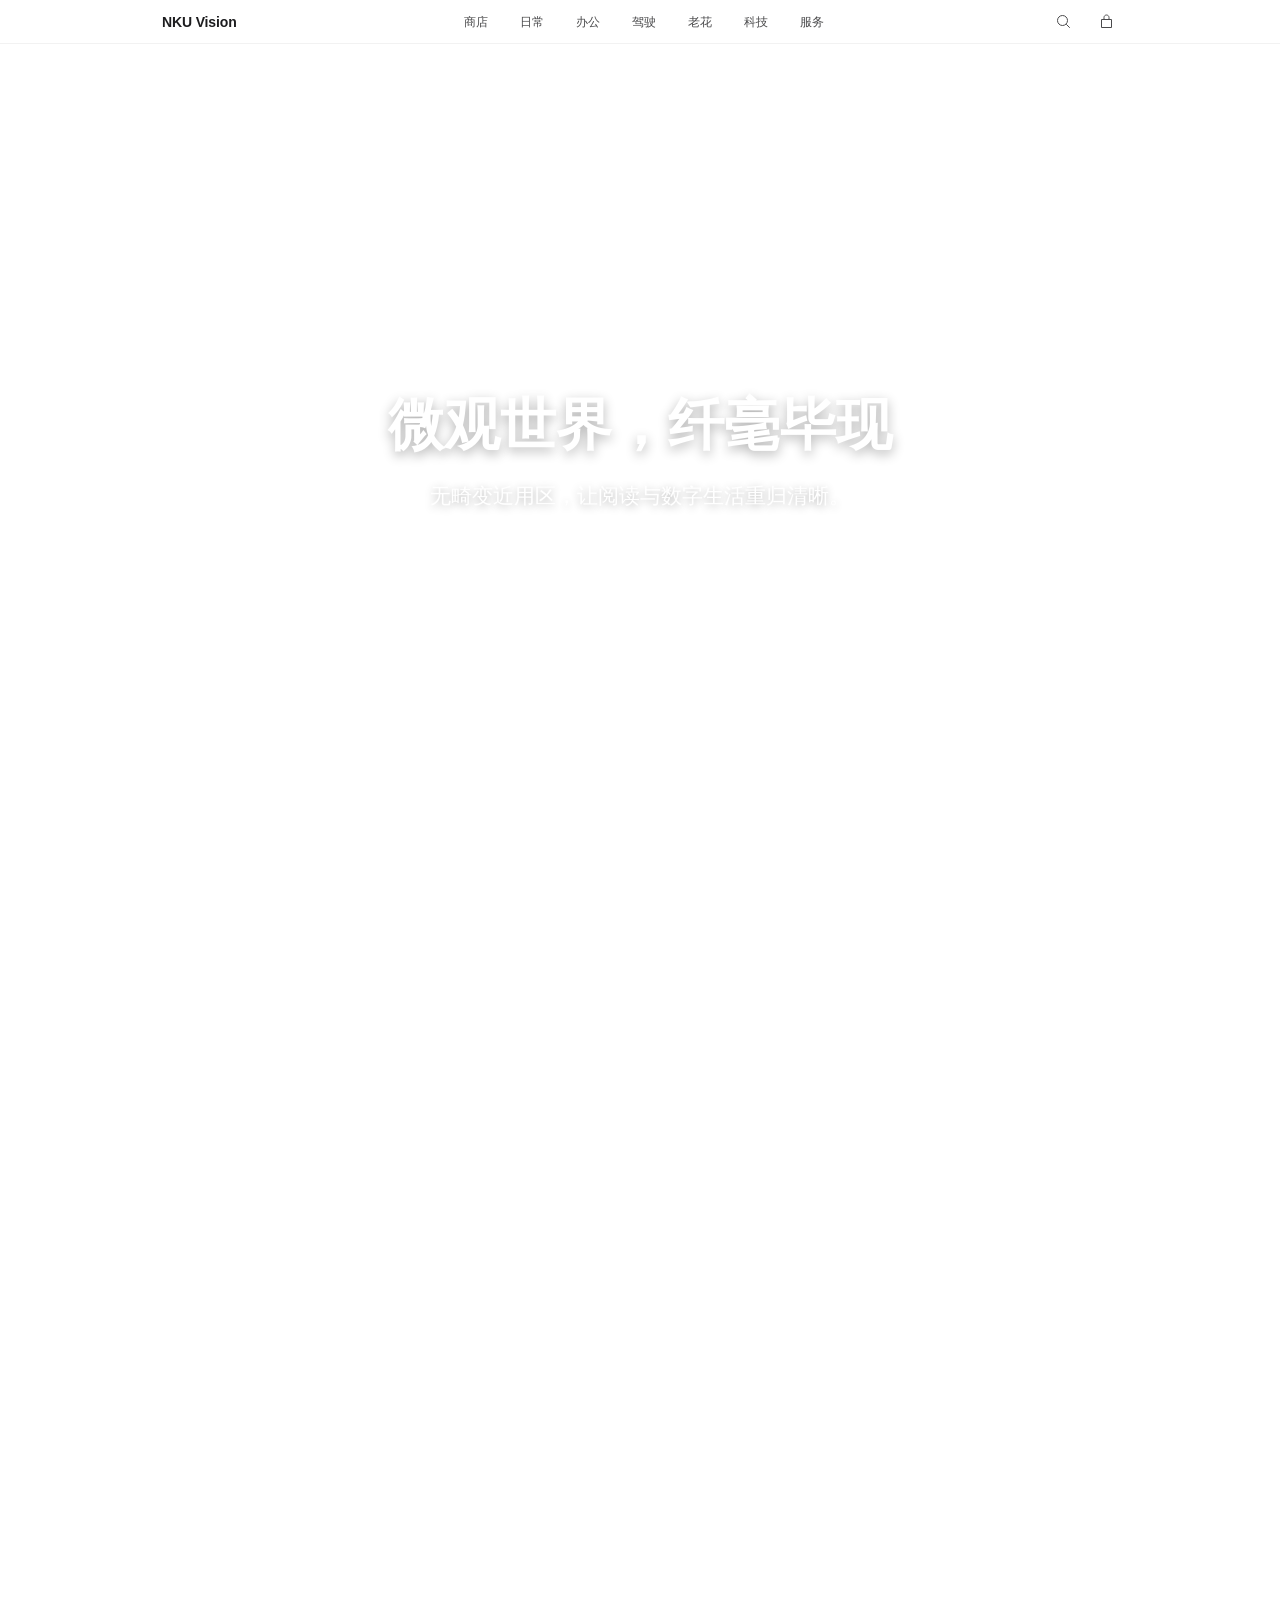
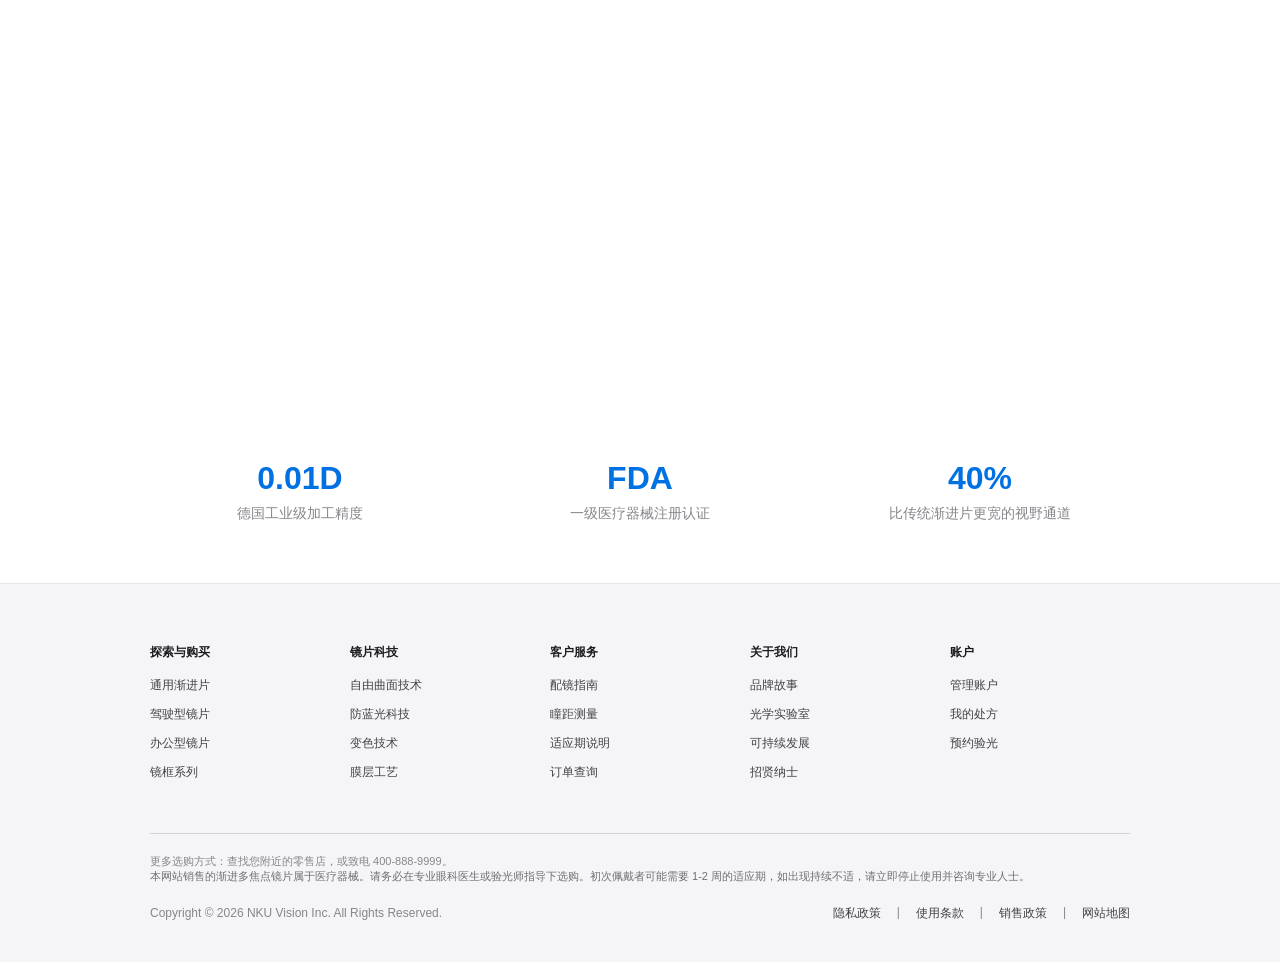
==== index.html @ 8c3aad00 "Initial deploy" ====
<!DOCTYPE html>
<html lang="zh-CN">
<head>
    <meta charset="UTF-8">
    <meta name="viewport" content="width=device-width, initial-scale=1.0">
    <title>NKU Vision | 无界视野</title>
    
    <link rel="preconnect" href="[https://fonts.googleapis.com](https://fonts.googleapis.com)">
    <link rel="preconnect" href="[https://fonts.gstatic.com](https://fonts.gstatic.com)" crossorigin>
    <link href="[https://fonts.googleapis.com/css2?family=Inter:wght@300;400;500;600&display=swap](https://fonts.googleapis.com/css2?family=Inter:wght@300;400;500;600&display=swap)" rel="stylesheet">

    <link rel="stylesheet" href="style.css">
</head>
<body>

    <nav class="global-nav" id="navbar">
        <div class="nav-content">
            <a href="#" class="nav-logo" id="navLogo">NKU Vision</a>
            
            <ul class="nav-items" id="navItems">
                <li><a href="#" class="nav-link">商店</a></li>
                <li><a href="#" class="nav-link">日常</a></li>
                <li><a href="#" class="nav-link">办公</a></li>
                <li><a href="#" class="nav-link">驾驶</a></li>
                <li><a href="#" class="nav-link">老花</a></li>
                <li><a href="#" class="nav-link">科技</a></li>
                <li><a href="#" class="nav-link">服务</a></li>
            </ul>

            <div class="nav-actions" id="navActions">
                <button class="icon-btn" id="searchBtn">
                    <svg width="15" height="15" viewBox="0 0 15 15" fill="none" xmlns="[http://www.w3.org/2000/svg](http://www.w3.org/2000/svg)">
                        <path d="M10.5 10.5L13.5 13.5" stroke="#1D1D1F" stroke-linecap="round"/>
                        <circle cx="6.5" cy="6.5" r="5" stroke="#1D1D1F"/>
                    </svg>
                </button>
                <button class="icon-btn">
                    <svg width="15" height="15" viewBox="0 0 15 15" fill="none" xmlns="[http://www.w3.org/2000/svg](http://www.w3.org/2000/svg)">
                        <path d="M2.5 5.5H12.5V13.5H2.5V5.5Z" stroke="#1D1D1F"/>
                        <path d="M5 5.5V3.5C5 2.11929 6.11929 1 7.5 1V1C8.88071 1 10 2.11929 10 3.5V5.5" stroke="#1D1D1F"/>
                    </svg>
                </button>
            </div>

            <div class="search-container" id="searchContainer">
                <div class="search-inner-wrapper">
                    <svg class="search-icon-prefix" width="15" height="15" viewBox="0 0 15 15" fill="none">
                        <circle cx="6.5" cy="6.5" r="5" stroke="#86868b"/>
                        <path d="M10.5 10.5L13.5 13.5" stroke="#86868b" stroke-linecap="round"/>
                    </svg>
                    <input type="text" class="search-input" placeholder="搜索..." id="searchInput">
                </div>
                <button class="close-search" id="closeSearch">取消</button>
            </div>
        </div>
    </nav>

    <main class="scrolly-section" id="scrollySection">
        <div class="sticky-wrapper">
            <div class="visual-layer" id="layer-distance"></div>
            <div class="visual-layer" id="layer-intermediate"></div>
            <div class="visual-layer" id="layer-near"></div>

            <div class="text-overlay" id="heroText">
                <h1 id="heroTitle">无界视野，始于远见</h1>
                <p id="heroDesc">探索革命性的自由曲面技术，让视线在不同距离间自由流转。</p>
            </div>
        </div>
    </main>

    <section class="trust-bar">
        <div class="trust-grid">
            <div class="trust-item">
                <h3>0.01D</h3>
                <p>德国工业级加工精度</p>
            </div>
            <div class="trust-item">
                <h3>FDA</h3>
                <p>一级医疗器械注册认证</p>
            </div>
            <div class="trust-item">
                <h3>40%</h3>
                <p>比传统渐进片更宽的视野通道</p>
            </div>
        </div>
    </section>

    <footer>
        <div class="footer-content">
            <div class="footer-grid">
                <div class="footer-col">
                    <h4>探索与购买</h4>
                    <ul>
                        <li><a href="#">通用渐进片</a></li>
                        <li><a href="#">驾驶型镜片</a></li>
                        <li><a href="#">办公型镜片</a></li>
                        <li><a href="#">镜框系列</a></li>
                    </ul>
                </div>
                <div class="footer-col">
                    <h4>镜片科技</h4>
                    <ul>
                        <li><a href="#">自由曲面技术</a></li>
                        <li><a href="#">防蓝光科技</a></li>
                        <li><a href="#">变色技术</a></li>
                        <li><a href="#">膜层工艺</a></li>
                    </ul>
                </div>
                <div class="footer-col">
                    <h4>客户服务</h4>
                    <ul>
                        <li><a href="#">配镜指南</a></li>
                        <li><a href="#">瞳距测量</a></li>
                        <li><a href="#">适应期说明</a></li>
                        <li><a href="#">订单查询</a></li>
                    </ul>
                </div>
                <div class="footer-col">
                    <h4>关于我们</h4>
                    <ul>
                        <li><a href="#">品牌故事</a></li>
                        <li><a href="#">光学实验室</a></li>
                        <li><a href="#">可持续发展</a></li>
                        <li><a href="#">招贤纳士</a></li>
                    </ul>
                </div>
                <div class="footer-col">
                    <h4>账户</h4>
                    <ul>
                        <li><a href="#">管理账户</a></li>
                        <li><a href="#">我的处方</a></li>
                        <li><a href="#">预约验光</a></li>
                    </ul>
                </div>
            </div>

            <div class="footer-bottom">
                <div class="compliance-text">
                    更多选购方式：查找您附近的零售店，或致电 400-888-9999。<br>
                    <span style="color: #6e6e73;">本网站销售的渐进多焦点镜片属于医疗器械。请务必在专业眼科医生或验光师指导下选购。初次佩戴者可能需要 1-2 周的适应期，如出现持续不适，请立即停止使用并咨询专业人士。</span>
                </div>
                <div class="copyright-row">
                    <p>Copyright © 2026 NKU Vision Inc. All Rights Reserved.</p>
                    <div class="legal-links">
                        <a href="#">隐私政策</a> | 
                        <a href="#">使用条款</a> | 
                        <a href="#">销售政策</a> | 
                        <a href="#">网站地图</a>
                    </div>
                </div>
            </div>
        </div>
    </footer>

    <script src="script.js"></script>
</body>
</html>
---- style.css ----
:root {
    --bg-color: #ffffff;
    --bg-secondary: #f5f5f7;
    --text-primary: #1d1d1f;
    --text-secondary: #86868b;
    --accent-blue: #0071e3;
    --nav-height: 44px;
    --nav-bg: rgba(255, 255, 255, 0.8);
    --nav-blur: 20px;
}

* {
    margin: 0;
    padding: 0;
    box-sizing: border-box;
    font-family: 'Inter', -apple-system, BlinkMacSystemFont, sans-serif;
    -webkit-font-smoothing: antialiased;
}

body {
    background-color: var(--bg-color);
    color: var(--text-primary);
    overflow-x: hidden;
}

.global-nav {
    position: fixed;
    top: 0;
    width: 100%;
    height: var(--nav-height);
    background: var(--nav-bg);
    backdrop-filter: saturate(180%) blur(var(--nav-blur));
    -webkit-backdrop-filter: saturate(180%) blur(var(--nav-blur));
    z-index: 9999;
    transition: background 0.3s;
    border-bottom: 1px solid rgba(0,0,0,0.05);
}

.nav-content {
    max-width: 1000px;
    margin: 0 auto;
    height: 100%;
    display: flex;
    justify-content: space-between;
    align-items: center;
    padding: 0 22px;
    position: relative;
}

.nav-logo {
    font-weight: 600;
    font-size: 14px;
    letter-spacing: -0.01em;
    color: var(--text-primary);
    text-decoration: none;
    z-index: 2;
    transition: opacity 0.3s;
}

/* 菜单项 */
.nav-items {
    display: flex;
    gap: 32px;
    list-style: none;
    transition: opacity 0.3s ease, transform 0.3s ease;
    z-index: 2;
}

.nav-link {
    font-size: 12px;
    color: var(--text-primary);
    text-decoration: none;
    opacity: 0.8;
    transition: opacity 0.2s;
}

.nav-link:hover {
    opacity: 1;
}

/* 右侧图标组 */
.nav-actions {
    display: flex;
    gap: 20px;
    z-index: 2;
    transition: opacity 0.3s ease, transform 0.3s ease;
}

.icon-btn {
    background: none;
    border: none;
    cursor: pointer;
    opacity: 0.8;
    transition: opacity 0.2s;
    padding: 4px;
    display: flex;
    align-items: center;
}

.icon-btn:hover {
    opacity: 1;
}

/* 搜索容器 */
.search-container {
    position: absolute;
    left: 0;
    top: 0;
    width: 100%;
    height: 100%;
    display: flex;
    justify-content: center;
    align-items: center;
    
    background: transparent;
    
    opacity: 0;
    pointer-events: none;
    visibility: hidden;
    z-index: 10;
    transform: translateX(20px);
    transition: all 0.3s cubic-bezier(0.165, 0.84, 0.44, 1);
}

.search-container.active {
    opacity: 1;
    pointer-events: all;
    visibility: visible;
    transform: translateX(0);
}

.search-input {
    width: 600px;
    max-width: 70%;
    background: transparent;
    border: none;
    font-size: 14px;
    color: var(--text-primary);
    padding-left: 30px; 
    outline: none;
}

.search-input::placeholder {
    color: var(--text-secondary);
}

.search-inner-wrapper {
    position: relative;
    display: flex;
    align-items: center;
    width: 600px;
}

.search-inner-wrapper .search-icon-prefix {
    position: absolute;
    left: 0;
    transform: none;
}

.close-search {
    position: absolute;
    right: 22px;
    cursor: pointer;
    font-size: 12px;
    color: var(--accent-blue);
    background: none;
    border: none;
    padding: 5px;
}

.fade-hidden {
    opacity: 0 !important;
    transform: scale(0.95);
    pointer-events: none;
}

/*Scrollytelling */
.scrolly-section {
    height: 400vh;
    position: relative;
}

.sticky-wrapper {
    position: sticky;
    top: 0;
    height: 100vh;
    width: 100%;
    overflow: hidden;
    display: flex;
    justify-content: center;
    align-items: center;
}

.visual-layer {
    position: absolute;
    top: 0;
    left: 0;
    width: 100%;
    height: 100%;
    background-size: cover;
    background-position: center;
    transition: opacity 0.8s ease, filter 0.8s ease;
    will-change: opacity, filter;
}

#layer-distance {
    background-image: url('[https://images.unsplash.com/photo-1464822759023-fed622ff2c3b?ixlib=rb-1.2.1&auto=format&fit=crop&w=1920&q=80](https://images.unsplash.com/photo-1464822759023-fed622ff2c3b?ixlib=rb-1.2.1&auto=format&fit=crop&w=1920&q=80)');
    z-index: 1;
}

#layer-intermediate {
    background-image: url('[https://images.unsplash.com/photo-1497215728101-856f4ea42174?ixlib=rb-1.2.1&auto=format&fit=crop&w=1920&q=80](https://images.unsplash.com/photo-1497215728101-856f4ea42174?ixlib=rb-1.2.1&auto=format&fit=crop&w=1920&q=80)');
    z-index: 2;
    opacity: 0;
}

#layer-near {
    background-image: url('[https://images.unsplash.com/photo-1544716278-ca5e3f4abd8c?ixlib=rb-1.2.1&auto=format&fit=crop&w=1920&q=80](https://images.unsplash.com/photo-1544716278-ca5e3f4abd8c?ixlib=rb-1.2.1&auto=format&fit=crop&w=1920&q=80)');
    z-index: 3;
    opacity: 0;
}

.text-overlay {
    position: relative;
    z-index: 10;
    text-align: center;
    color: white;
    max-width: 600px;
    padding: 0 20px;
    opacity: 0;
    transform: translateY(20px);
    transition: all 0.5s ease;
}

.text-overlay.active {
    opacity: 1;
    transform: translateY(0);
}

.text-overlay h1 {
    font-size: 56px;
    font-weight: 600;
    margin-bottom: 16px;
    text-shadow: 0 4px 12px rgba(0,0,0,0.3);
}

.text-overlay p {
    font-size: 21px;
    font-weight: 400;
    line-height: 1.5;
    text-shadow: 0 2px 8px rgba(0,0,0,0.3);
}

/* 信任条和 Footer */
.trust-bar {
    background: #fff;
    padding: 60px 0;
    border-bottom: 1px solid #e5e5e5;
}

.trust-grid {
    max-width: 980px;
    margin: 0 auto;
    display: grid;
    grid-template-columns: repeat(3, 1fr);
    gap: 40px;
    text-align: center;
}

.trust-item h3 {
    font-size: 32px;
    color: var(--accent-blue);
    font-weight: 600;
    margin-bottom: 8px;
}

.trust-item p {
    font-size: 14px;
    color: var(--text-secondary);
}

footer {
    background-color: var(--bg-secondary);
    padding: 60px 22px 40px;
    font-size: 12px;
    color: var(--text-secondary);
}

.footer-content {
    max-width: 980px;
    margin: 0 auto;
}

.footer-grid {
    display: grid;
    grid-template-columns: repeat(5, 1fr);
    gap: 20px;
    margin-bottom: 40px;
}

.footer-col h4 {
    font-size: 12px;
    font-weight: 600;
    color: var(--text-primary);
    margin-bottom: 16px;
}

.footer-col ul {
    list-style: none;
}

.footer-col ul li {
    margin-bottom: 12px;
}

.footer-col ul li a {
    color: #424245;
    text-decoration: none;
}

.footer-col ul li a:hover {
    text-decoration: underline;
}

.footer-bottom {
    border-top: 1px solid #d2d2d7;
    padding-top: 20px;
    display: flex;
    flex-direction: column;
    gap: 10px;
}

.compliance-text {
    color: #86868b;
    font-size: 11px;
    margin-bottom: 10px;
    line-height: 1.4;
}

.copyright-row {
    display: flex;
    justify-content: space-between;
    align-items: center;
}

.legal-links {
    display: flex;
    gap: 16px;
}

.legal-links a {
    color: #424245;
    text-decoration: none;
}
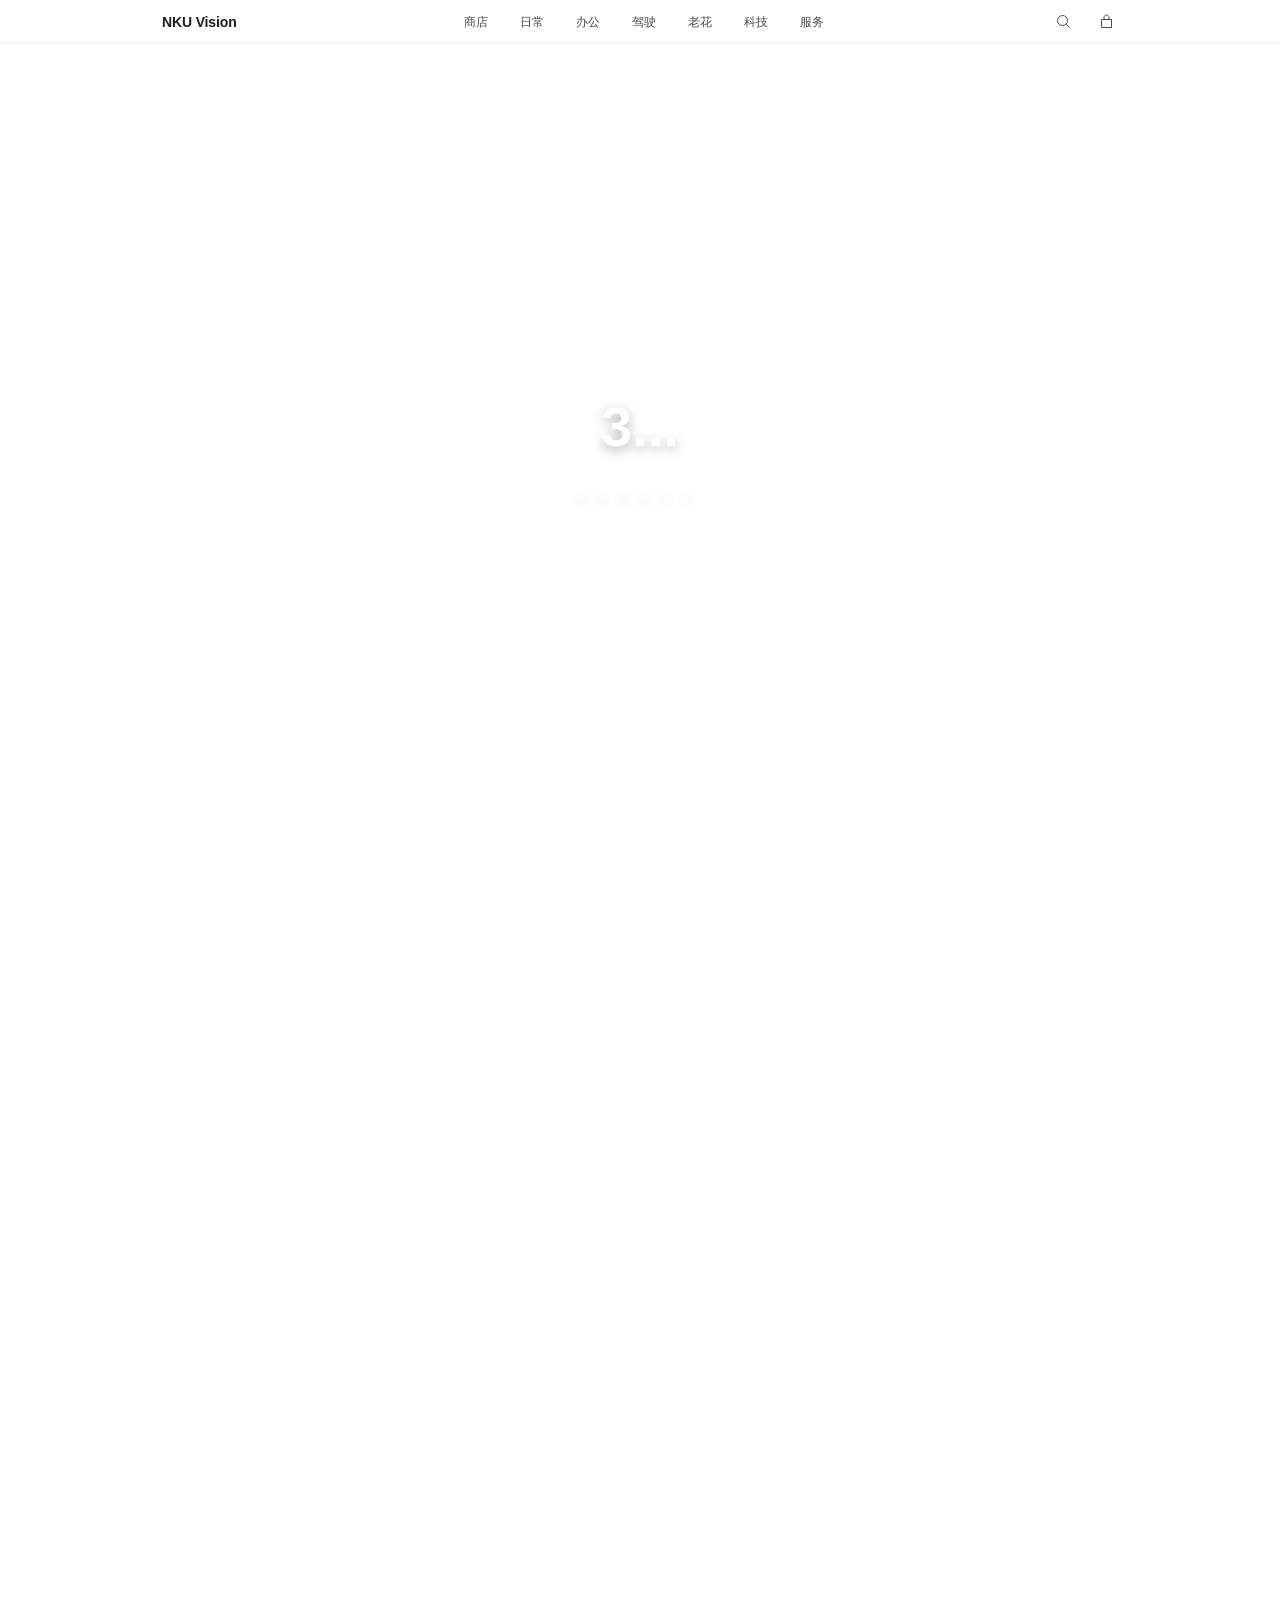
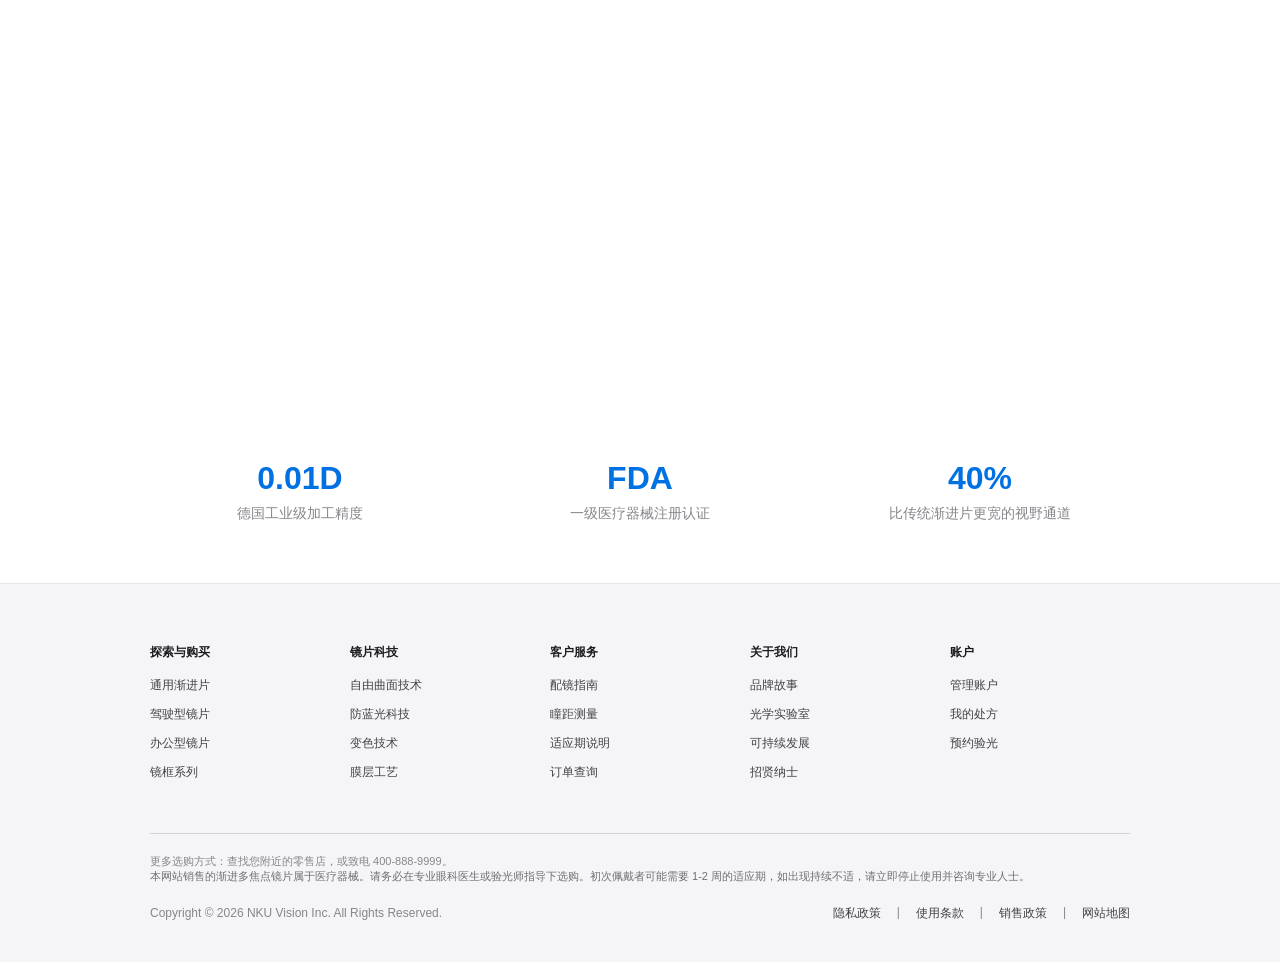
==== commit 2cd14466: "second deploy" ====
--- a/index.html
+++ b/index.html
@@ -3,7 +3,7 @@
 <head>
     <meta charset="UTF-8">
     <meta name="viewport" content="width=device-width, initial-scale=1.0">
-    <title>NKU Vision | 无界视野</title>
+    <title>NKU Vision </title>
     
     <link rel="preconnect" href="[https://fonts.googleapis.com](https://fonts.googleapis.com)">
     <link rel="preconnect" href="[https://fonts.gstatic.com](https://fonts.gstatic.com)" crossorigin>
@@ -62,8 +62,8 @@
             <div class="visual-layer" id="layer-near"></div>
 
             <div class="text-overlay" id="heroText">
-                <h1 id="heroTitle">无界视野，始于远见</h1>
-                <p id="heroDesc">探索革命性的自由曲面技术，让视线在不同距离间自由流转。</p>
+                <h1 id="heroTitle">1...</h1>
+                <p id="heroDesc">。。。。。。</p>
             </div>
         </div>
     </main>
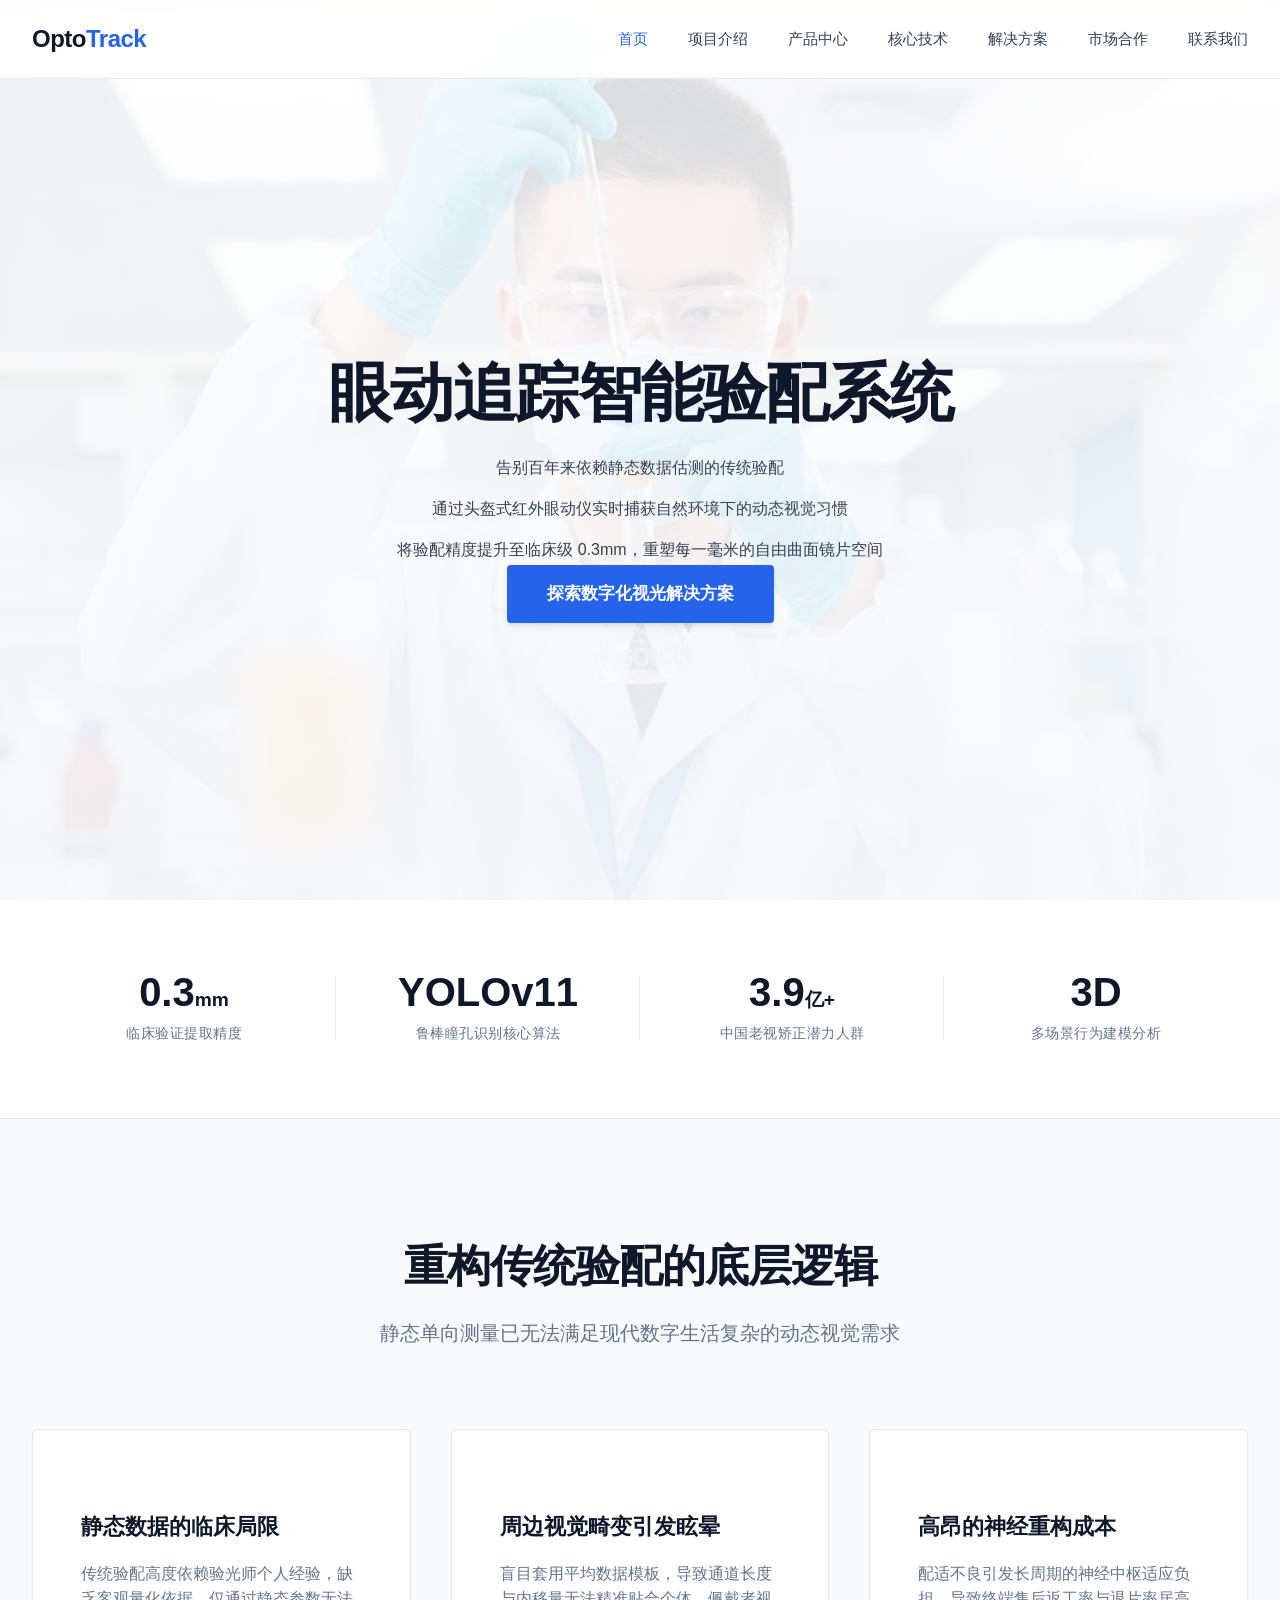
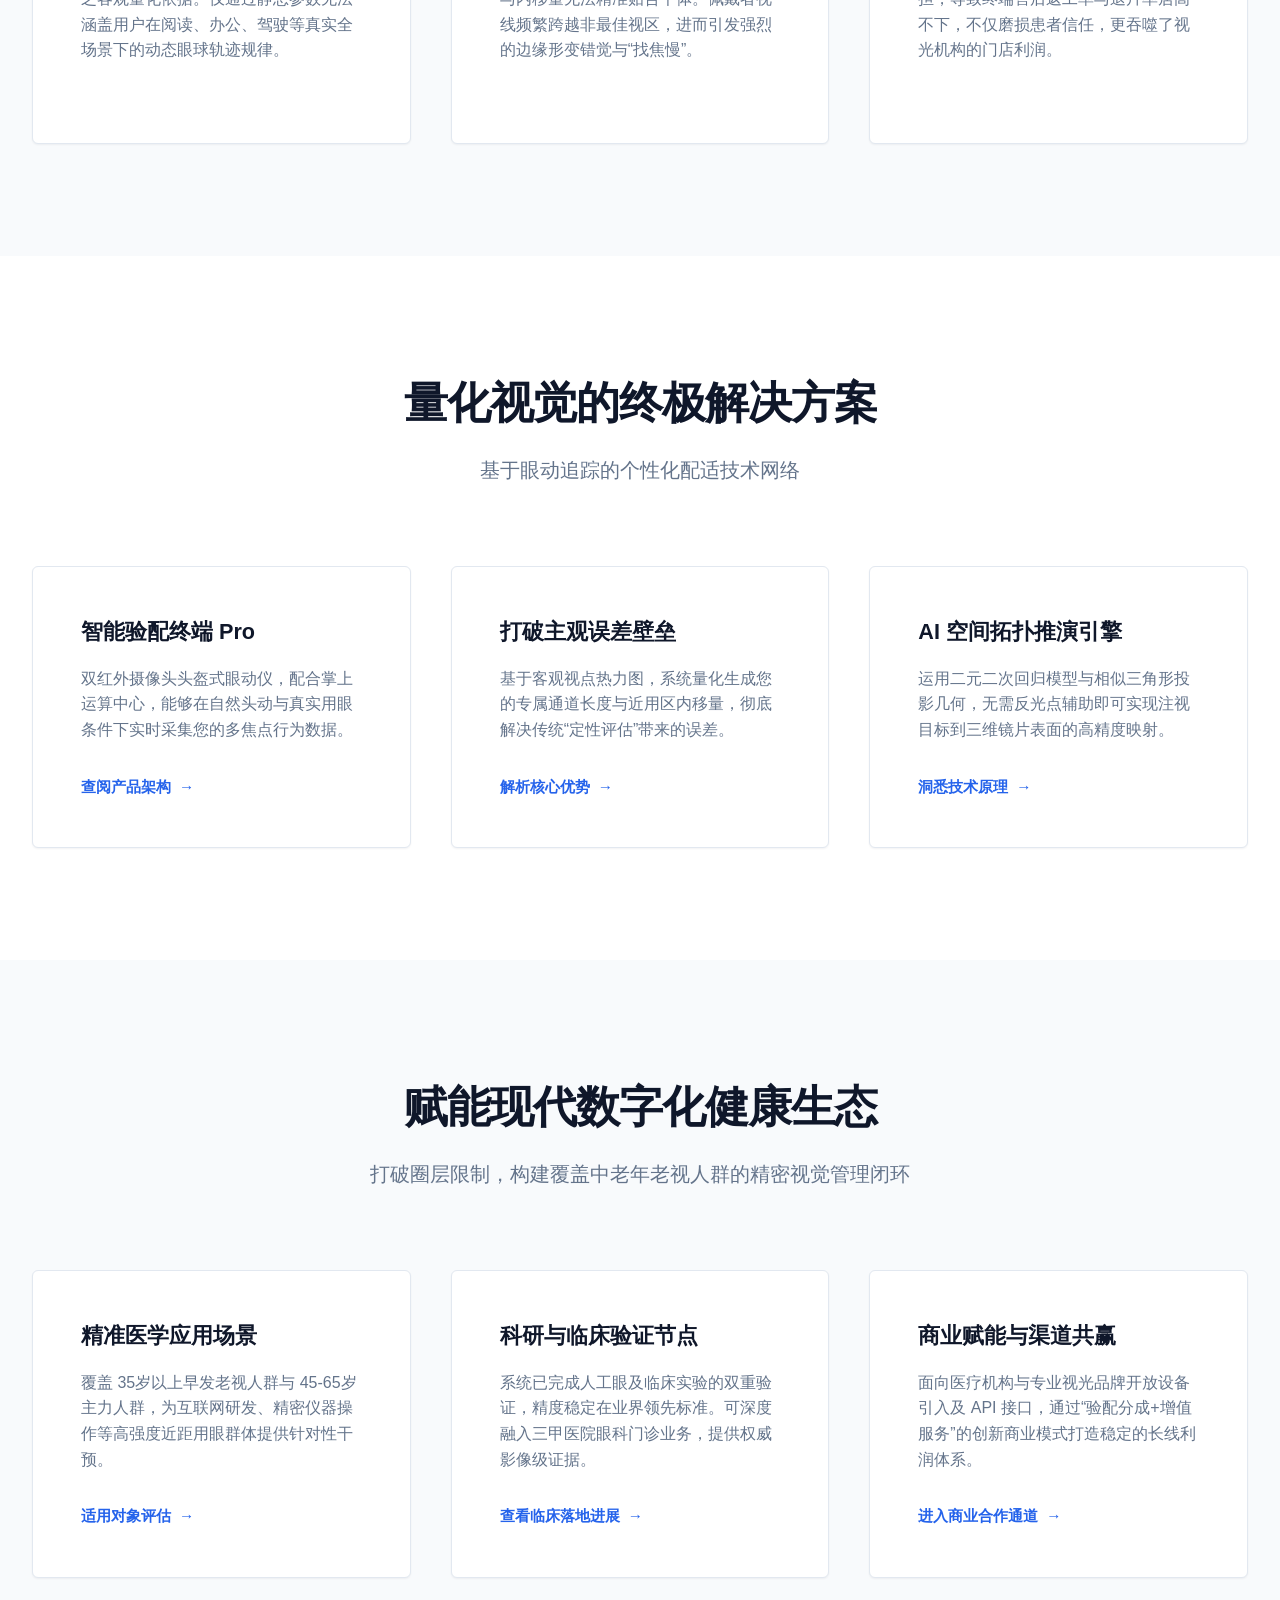
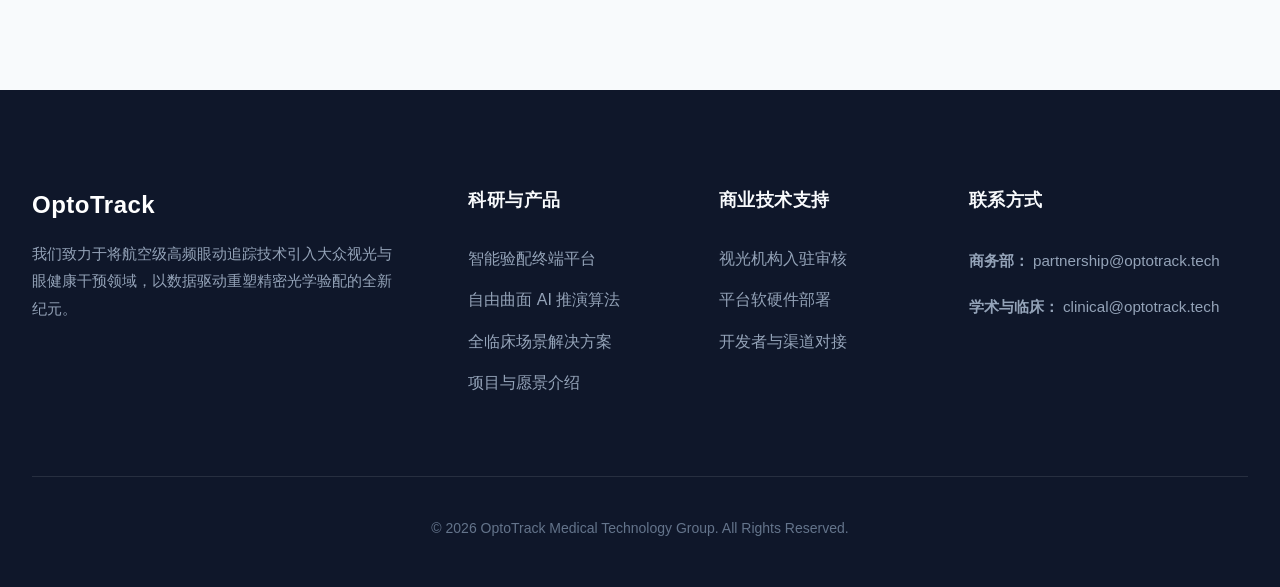
==== commit 02848733: "Second Version" ====
--- a/index.html
+++ b/index.html
@@ -3,154 +3,177 @@
 <head>
     <meta charset="UTF-8">
     <meta name="viewport" content="width=device-width, initial-scale=1.0">
-    <title>NKU Vision </title>
-    
-    <link rel="preconnect" href="[https://fonts.googleapis.com](https://fonts.googleapis.com)">
-    <link rel="preconnect" href="[https://fonts.gstatic.com](https://fonts.gstatic.com)" crossorigin>
-    <link href="[https://fonts.googleapis.com/css2?family=Inter:wght@300;400;500;600&display=swap](https://fonts.googleapis.com/css2?family=Inter:wght@300;400;500;600&display=swap)" rel="stylesheet">
-
+    <title>OptoTrack | 基于眼动追踪的渐进多焦点镜片智能验配系统</title>
+    <meta name="description" content="全球首创医疗级眼动追踪智能验配平台，为老视群体提供基于动态视觉习惯的纯客观、高精度渐进多焦点镜片定制方案。">
     <link rel="stylesheet" href="style.css">
 </head>
 <body>
 
-    <nav class="global-nav" id="navbar">
-        <div class="nav-content">
-            <a href="#" class="nav-logo" id="navLogo">NKU Vision</a>
+    <header class="nav-header">
+        <div class="nav-container">
+            <a href="index.html" class="logo-brand">Opto<span>Track</span></a>
             
-            <ul class="nav-items" id="navItems">
-                <li><a href="#" class="nav-link">商店</a></li>
-                <li><a href="#" class="nav-link">日常</a></li>
-                <li><a href="#" class="nav-link">办公</a></li>
-                <li><a href="#" class="nav-link">驾驶</a></li>
-                <li><a href="#" class="nav-link">老花</a></li>
-                <li><a href="#" class="nav-link">科技</a></li>
-                <li><a href="#" class="nav-link">服务</a></li>
+            <ul class="nav-menu">
+                <li><a href="index.html" class="active">首页</a></li>
+                <li><a href="1about.html">项目介绍</a></li>
+                <li><a href="2product.html">产品中心</a></li>
+                <li><a href="3tech.html">核心技术</a></li>
+                <li><a href="4solu.html">解决方案</a></li>
+                <li><a href="5market.html">市场合作</a></li>
+                <li><a href="index.html#contact-footer">联系我们</a></li> 
             </ul>
+        </div>
+    </header>
 
-            <div class="nav-actions" id="navActions">
-                <button class="icon-btn" id="searchBtn">
-                    <svg width="15" height="15" viewBox="0 0 15 15" fill="none" xmlns="[http://www.w3.org/2000/svg](http://www.w3.org/2000/svg)">
-                        <path d="M10.5 10.5L13.5 13.5" stroke="#1D1D1F" stroke-linecap="round"/>
-                        <circle cx="6.5" cy="6.5" r="5" stroke="#1D1D1F"/>
-                    </svg>
-                </button>
-                <button class="icon-btn">
-                    <svg width="15" height="15" viewBox="0 0 15 15" fill="none" xmlns="[http://www.w3.org/2000/svg](http://www.w3.org/2000/svg)">
-                        <path d="M2.5 5.5H12.5V13.5H2.5V5.5Z" stroke="#1D1D1F"/>
-                        <path d="M5 5.5V3.5C5 2.11929 6.11929 1 7.5 1V1C8.88071 1 10 2.11929 10 3.5V5.5" stroke="#1D1D1F"/>
-                    </svg>
-                </button>
+    <section class="hero-scrolly">
+        <div class="hero-content">
+            <h1 class="hero-title">眼动追踪智能验配系统</h1>
+            <div class="hero-desc">
+                <p>告别百年来依赖静态数据估测的传统验配</p>
+                <p>通过头盔式红外眼动仪实时捕获自然环境下的动态视觉习惯</p>
+                <p>将验配精度提升至临床级 0.3mm，重塑每一毫米的自由曲面镜片空间</p>
             </div>
-
-            <div class="search-container" id="searchContainer">
-                <div class="search-inner-wrapper">
-                    <svg class="search-icon-prefix" width="15" height="15" viewBox="0 0 15 15" fill="none">
-                        <circle cx="6.5" cy="6.5" r="5" stroke="#86868b"/>
-                        <path d="M10.5 10.5L13.5 13.5" stroke="#86868b" stroke-linecap="round"/>
-                    </svg>
-                    <input type="text" class="search-input" placeholder="搜索..." id="searchInput">
-                </div>
-                <button class="close-search" id="closeSearch">取消</button>
-            </div>
+            <a href="4solu.html" class="hero-cta">探索数字化视光解决方案</a>
         </div>
-    </nav>
-
-    <main class="scrolly-section" id="scrollySection">
-        <div class="sticky-wrapper">
-            <div class="visual-layer" id="layer-distance"></div>
-            <div class="visual-layer" id="layer-intermediate"></div>
-            <div class="visual-layer" id="layer-near"></div>
-
-            <div class="text-overlay" id="heroText">
-                <h1 id="heroTitle">1...</h1>
-                <p id="heroDesc">。。。。。。</p>
-            </div>
-        </div>
-    </main>
+    </section>
 
     <section class="trust-bar">
-        <div class="trust-grid">
+        <div class="trust-container">
             <div class="trust-item">
-                <h3>0.01D</h3>
-                <p>德国工业级加工精度</p>
+                <span class="trust-metric">0.3<span style="font-size:1.2rem">mm</span></span>
+                <span class="trust-label">临床验证提取精度</span>
             </div>
             <div class="trust-item">
-                <h3>FDA</h3>
-                <p>一级医疗器械注册认证</p>
+                <span class="trust-metric">YOLOv11</span>
+                <span class="trust-label">鲁棒瞳孔识别核心算法</span>
             </div>
             <div class="trust-item">
-                <h3>40%</h3>
-                <p>比传统渐进片更宽的视野通道</p>
+                <span class="trust-metric">3.9<span style="font-size:1.2rem">亿+</span></span>
+                <span class="trust-label">中国老视矫正潜力人群</span>
+            </div>
+            <div class="trust-item">
+                <span class="trust-metric">3D</span>
+                <span class="trust-label">多场景行为建模分析</span>
             </div>
         </div>
     </section>
 
-    <footer>
-        <div class="footer-content">
-            <div class="footer-grid">
-                <div class="footer-col">
-                    <h4>探索与购买</h4>
-                    <ul>
-                        <li><a href="#">通用渐进片</a></li>
-                        <li><a href="#">驾驶型镜片</a></li>
-                        <li><a href="#">办公型镜片</a></li>
-                        <li><a href="#">镜框系列</a></li>
-                    </ul>
-                </div>
-                <div class="footer-col">
-                    <h4>镜片科技</h4>
-                    <ul>
-                        <li><a href="#">自由曲面技术</a></li>
-                        <li><a href="#">防蓝光科技</a></li>
-                        <li><a href="#">变色技术</a></li>
-                        <li><a href="#">膜层工艺</a></li>
-                    </ul>
-                </div>
-                <div class="footer-col">
-                    <h4>客户服务</h4>
-                    <ul>
-                        <li><a href="#">配镜指南</a></li>
-                        <li><a href="#">瞳距测量</a></li>
-                        <li><a href="#">适应期说明</a></li>
-                        <li><a href="#">订单查询</a></li>
-                    </ul>
-                </div>
-                <div class="footer-col">
-                    <h4>关于我们</h4>
-                    <ul>
-                        <li><a href="#">品牌故事</a></li>
-                        <li><a href="#">光学实验室</a></li>
-                        <li><a href="#">可持续发展</a></li>
-                        <li><a href="#">招贤纳士</a></li>
-                    </ul>
-                </div>
-                <div class="footer-col">
-                    <h4>账户</h4>
-                    <ul>
-                        <li><a href="#">管理账户</a></li>
-                        <li><a href="#">我的处方</a></li>
-                        <li><a href="#">预约验光</a></li>
-                    </ul>
-                </div>
+    <section class="section-wrapper alt-bg" id="pain-points">
+        <div class="section-header">
+            <h2 class="section-title">重构传统验配的底层逻辑</h2>
+            <p class="section-subtitle">静态单向测量已无法满足现代数字生活复杂的动态视觉需求</p>
+        </div>
+        <div class="grid-container">
+            <div class="feature-card">
+                <div class="card-icon"></div>
+                <h3 class="card-title">静态数据的临床局限</h3>
+                <p class="card-desc">传统验配高度依赖验光师个人经验，缺乏客观量化依据。仅通过静态参数无法涵盖用户在阅读、办公、驾驶等真实全场景下的动态眼球轨迹规律。</p>
             </div>
-
-            <div class="footer-bottom">
-                <div class="compliance-text">
-                    更多选购方式：查找您附近的零售店，或致电 400-888-9999。<br>
-                    <span style="color: #6e6e73;">本网站销售的渐进多焦点镜片属于医疗器械。请务必在专业眼科医生或验光师指导下选购。初次佩戴者可能需要 1-2 周的适应期，如出现持续不适，请立即停止使用并咨询专业人士。</span>
-                </div>
-                <div class="copyright-row">
-                    <p>Copyright © 2026 NKU Vision Inc. All Rights Reserved.</p>
-                    <div class="legal-links">
-                        <a href="#">隐私政策</a> | 
-                        <a href="#">使用条款</a> | 
-                        <a href="#">销售政策</a> | 
-                        <a href="#">网站地图</a>
-                    </div>
-                </div>
+            <div class="feature-card">
+                <div class="card-icon"></div>
+                <h3 class="card-title">周边视觉畸变引发眩晕</h3>
+                <p class="card-desc">盲目套用平均数据模板，导致通道长度与内移量无法精准贴合个体。佩戴者视线频繁跨越非最佳视区，进而引发强烈的边缘形变错觉与“找焦慢”。</p>
+            </div>
+            <div class="feature-card">
+                <div class="card-icon"></div>
+                <h3 class="card-title">高昂的神经重构成本</h3>
+                <p class="card-desc">配适不良引发长周期的神经中枢适应负担，导致终端售后返工率与退片率居高不下，不仅磨损患者信任，更吞噬了视光机构的门店利润。</p>
             </div>
         </div>
+    </section>
+
+    <section class="section-wrapper" id="solutions">
+        <div class="section-header">
+            <h2 class="section-title">量化视觉的终极解决方案</h2>
+            <p class="section-subtitle">基于眼动追踪的个性化配适技术网络</p>
+        </div>
+        <div class="grid-container">
+            <div class="feature-card">
+                <h3 class="card-title">智能验配终端 Pro</h3>
+                <p class="card-desc">双红外摄像头头盔式眼动仪，配合掌上运算中心，能够在自然头动与真实用眼条件下实时采集您的多焦点行为数据。</p>
+                <a href="2product.html" class="card-link">查阅产品架构</a>
+            </div>
+            <div class="feature-card">
+                <h3 class="card-title">打破主观误差壁垒</h3>
+                <p class="card-desc">基于客观视点热力图，系统量化生成您的专属通道长度与近用区内移量，彻底解决传统“定性评估”带来的误差。</p>
+                <a href="3tech.html" class="card-link">解析核心优势</a>
+            </div>
+            <div class="feature-card">
+                <h3 class="card-title">AI 空间拓扑推演引擎</h3>
+                <p class="card-desc">运用二元二次回归模型与相似三角形投影几何，无需反光点辅助即可实现注视目标到三维镜片表面的高精度映射。</p>
+                <a href="3tech.html" class="card-link">洞悉技术原理</a>
+            </div>
+        </div>
+    </section>
+
+    <section class="section-wrapper alt-bg">
+        <div class="section-header">
+            <h2 class="section-title">赋能现代数字化健康生态</h2>
+            <p class="section-subtitle">打破圈层限制，构建覆盖中老年老视人群的精密视觉管理闭环</p>
+        </div>
+        <div class="grid-container">
+            <div class="feature-card">
+                <h3 class="card-title">精准医学应用场景</h3>
+                <p class="card-desc">覆盖 35岁以上早发老视人群与 45-65岁主力人群，为互联网研发、精密仪器操作等高强度近距用眼群体提供针对性干预。</p>
+                <a href="1about.html" class="card-link">适用对象评估</a>
+            </div>
+            <div class="feature-card">
+                <h3 class="card-title">科研与临床验证节点</h3>
+                <p class="card-desc">系统已完成人工眼及临床实验的双重验证，精度稳定在业界领先标准。可深度融入三甲医院眼科门诊业务，提供权威影像级证据。</p>
+                <a href="4solu.html" class="card-link">查看临床落地进展</a>
+            </div>
+            <div class="feature-card">
+                <h3 class="card-title">商业赋能与渠道共赢</h3>
+                <p class="card-desc">面向医疗机构与专业视光品牌开放设备引入及 API 接口，通过“验配分成+增值服务”的创新商业模式打造稳定的长线利润体系。</p>
+                <a href="5market.html" class="card-link">进入商业合作通道</a>
+            </div>
+        </div>
+    </section>
+
+    <footer class="footer-global" id="contact-footer">
+        <div class="footer-container">
+            <div class="footer-col">
+                <h4 style="font-size: 1.5rem; font-weight: 800; color: #FFF; margin-bottom: 1rem;">OptoTrack</h4>
+                <p style="color: #94A3B8; font-size: 0.95rem; line-height: 1.8;">
+                    我们致力于将航空级高频眼动追踪技术引入大众视光与眼健康干预领域，以数据驱动重塑精密光学验配的全新纪元。
+                </p>
+            </div>
+            <div class="footer-col">
+                <h4>科研与产品</h4>
+                <ul>
+                    <li><a href="2product.html">智能验配终端平台</a></li>
+                    <li><a href="3tech.html">自由曲面 AI 推演算法</a></li>
+                    <li><a href="4solu.html">全临床场景解决方案</a></li>
+                    <li><a href="1about.html">项目与愿景介绍</a></li>
+                </ul>
+            </div>
+            <div class="footer-col">
+                <h4>商业技术支持</h4>
+                <ul>
+                    <li><a href="5market.html">视光机构入驻审核</a></li>
+                    <li><a href="5market.html">平台软硬件部署</a></li>
+                    <li><a href="index.html#contact-footer">开发者与渠道对接</a></li>
+                </ul>
+            </div>
+            <div class="footer-col">
+                <h4>联系方式</h4>
+                <ul style="color: #94A3B8; font-size: 0.95rem; line-height: 2;">
+                    <li><strong>商务部：</strong> partnership@optotrack.tech</li>
+                    <li><strong>学术与临床：</strong> clinical@optotrack.tech</li>
+                </ul>
+            </div>
+        </div>
+        <div class="footer-bottom">
+            &copy; 2026 OptoTrack Medical Technology Group. All Rights Reserved. 
+        </div>
     </footer>
+
+    <div class="modal-overlay" id="globalModal">
+        <div class="modal-content">
+            <button class="modal-close" aria-label="关闭弹窗">&times;</button>
+            <div class="modal-body" id="modalBody"></div>
+        </div>
+    </div>
 
     <script src="script.js"></script>
 </body>
--- a/style.css
+++ b/style.css
@@ -1,308 +1,443 @@
 :root {
-    --bg-color: #ffffff;
-    --bg-secondary: #f5f5f7;
-    --text-primary: #1d1d1f;
-    --text-secondary: #86868b;
-    --accent-blue: #0071e3;
-    --nav-height: 44px;
-    --nav-bg: rgba(255, 255, 255, 0.8);
-    --nav-blur: 20px;
+    --clr-primary: #0F172A; 
+    --clr-accent: #2563EB; 
+    --clr-accent-hover: #1D4ED8;
+    --clr-text-main: #334155;
+    --clr-text-muted: #64748B;
+    --clr-bg-page: #F8FAFC;
+    --clr-bg-surface: #FFFFFF;
+    --clr-border: #E2E8F0;
+    
+    --font-stack: -apple-system, BlinkMacSystemFont, "Segoe UI", "PingFang SC", "Hiragino Sans GB", "Microsoft YaHei", sans-serif;
+    
+    --transition-fast: 0.25s cubic-bezier(0.4, 0, 0.2, 1);
+    --shadow-sm: 0 1px 2px 0 rgba(15, 23, 42, 0.05);
+    --shadow-md: 0 4px 6px -1px rgba(15, 23, 42, 0.1), 0 2px 4px -1px rgba(15, 23, 42, 0.06);
+    --shadow-lg: 0 10px 15px -3px rgba(15, 23, 42, 0.1), 0 4px 6px -2px rgba(15, 23, 42, 0.05);
 }
 
 * {
     margin: 0;
     padding: 0;
     box-sizing: border-box;
-    font-family: 'Inter', -apple-system, BlinkMacSystemFont, sans-serif;
+}
+
+body {
+    font-family: var(--font-stack);
+    color: var(--clr-text-main);
+    background-color: var(--clr-bg-page);
+    line-height: 1.6;
     -webkit-font-smoothing: antialiased;
-}
-
-body {
-    background-color: var(--bg-color);
-    color: var(--text-primary);
-    overflow-x: hidden;
-}
-
-.global-nav {
+    -moz-osx-font-smoothing: grayscale;
+}
+
+.nav-header {
     position: fixed;
     top: 0;
+    left: 0;
     width: 100%;
-    height: var(--nav-height);
-    background: var(--nav-bg);
-    backdrop-filter: saturate(180%) blur(var(--nav-blur));
-    -webkit-backdrop-filter: saturate(180%) blur(var(--nav-blur));
-    z-index: 9999;
-    transition: background 0.3s;
-    border-bottom: 1px solid rgba(0,0,0,0.05);
-}
-
-.nav-content {
-    max-width: 1000px;
+    background-color: rgba(255, 255, 255, 0.95);
+    backdrop-filter: blur(12px);
+    border-bottom: 1px solid var(--clr-border);
+    z-index: 1000;
+    transition: all var(--transition-fast);
+}
+
+.nav-container {
+    max-width: 1280px;
     margin: 0 auto;
-    height: 100%;
+    padding: 1.25rem 2rem;
     display: flex;
     justify-content: space-between;
     align-items: center;
-    padding: 0 22px;
-    position: relative;
-}
-
-.nav-logo {
-    font-weight: 600;
-    font-size: 14px;
-    letter-spacing: -0.01em;
-    color: var(--text-primary);
+    transition: padding var(--transition-fast);
+}
+
+.nav-header.scrolled.nav-container {
+    padding: 0.75rem 2rem;
+}
+
+.logo-brand {
+    font-size: 1.5rem;
+    font-weight: 800;
+    color: var(--clr-primary);
     text-decoration: none;
-    z-index: 2;
-    transition: opacity 0.3s;
-}
-
-/* 菜单项 */
-.nav-items {
-    display: flex;
-    gap: 32px;
+    letter-spacing: -0.5px;
+}
+
+.logo-brand span {
+    color: var(--clr-accent);
+}
+
+.nav-menu {
+    display: flex;
+    gap: 2.5rem;
     list-style: none;
-    transition: opacity 0.3s ease, transform 0.3s ease;
-    z-index: 2;
-}
-
-.nav-link {
-    font-size: 12px;
-    color: var(--text-primary);
+}
+
+.nav-menu a {
     text-decoration: none;
-    opacity: 0.8;
-    transition: opacity 0.2s;
-}
-
-.nav-link:hover {
-    opacity: 1;
-}
-
-/* 右侧图标组 */
-.nav-actions {
-    display: flex;
-    gap: 20px;
-    z-index: 2;
-    transition: opacity 0.3s ease, transform 0.3s ease;
-}
-
-.icon-btn {
+    color: var(--clr-text-main);
+    font-weight: 500;
+    font-size: 0.95rem;
+    transition: color var(--transition-fast);
+}
+
+.nav-menu a:hover,.nav-menu a.active {
+    color: var(--clr-accent);
+}
+
+.search-btn {
     background: none;
     border: none;
     cursor: pointer;
-    opacity: 0.8;
-    transition: opacity 0.2s;
-    padding: 4px;
-    display: flex;
-    align-items: center;
-}
-
-.icon-btn:hover {
-    opacity: 1;
-}
-
-/* 搜索容器 */
-.search-container {
+    color: var(--clr-text-main);
+    font-size: 1.2rem;
+    transition: color var(--transition-fast);
+}
+
+.search-btn:hover {
+    color: var(--clr-accent);
+}
+
+.hero-scrolly {
+    min-height: 100vh;
+    display: flex;
+    align-items: center;
+    justify-content: center;
+    text-align: center;
+    background-image: linear-gradient(rgba(255, 255, 255, 0.85), rgba(248, 250, 252, 0.95)), url('image/7.jpg');
+    background-size: cover;
+    background-position: center;
+    background-attachment: fixed; /* 开启视差滚动效果 */
+    position: relative;
+    padding-top: 80px;
+    overflow: hidden;
+}
+
+.hero-content {
+    max-width: 800px;
+    padding: 0 2rem;
+    z-index: 2;
+    animation: fadeUp 0.8s ease-out forwards;
+}
+
+.hero-tagline {
+    font-size: 0.875rem;
+    text-transform: uppercase;
+    letter-spacing: 3px;
+    color: var(--clr-accent);
+    font-weight: 700;
+    margin-bottom: 1.5rem;
+    display: block;
+}
+
+.hero-title {
+    font-size: 4rem;
+    font-weight: 800;
+    color: var(--clr-primary);
+    margin-bottom: 1.5rem;
+    line-height: 1.15;
+    letter-spacing: -1.5px;
+}
+
+.hero-desc {
+  text-align: center;
+}
+
+.hero-desc p {
+  margin: 0 0 12px;
+  line-height: 1.8;
+}
+
+.hero-desc p:last-child {
+  margin-bottom: 0;
+}
+
+.hero-cta {
+    display: inline-flex;
+    align-items: center;
+    justify-content: center;
+    padding: 1rem 2.5rem;
+    background-color: var(--clr-accent);
+    color: #FFF;
+    text-decoration: none;
+    border-radius: 4px;
+    font-weight: 600;
+    font-size: 1.05rem;
+    transition: background-color var(--transition-fast), transform var(--transition-fast);
+    box-shadow: var(--shadow-md);
+}
+
+.hero-cta:hover {
+    background-color: var(--clr-accent-hover);
+    transform: translateY(-2px);
+}
+
+.sub-page-hero {
+    padding: 12rem 2rem 6rem 2rem;
+    text-align: center;
+    border-bottom: 1px solid var(--clr-border);
+    background-image: linear-gradient(rgba(255, 255, 255, 0.9), rgba(248, 250, 252, 1)), url('image/7.jpg');
+    background-size: cover;
+    background-position: center;
+}
+
+.trust-bar {
+    background-color: var(--clr-bg-surface);
+    padding: 3.5rem 0;
+    border-bottom: 1px solid var(--clr-border);
+}
+
+.trust-container {
+    max-width: 1280px;
+    margin: 0 auto;
+    display: flex;
+    justify-content: space-between;
+    align-items: center;
+    flex-wrap: wrap;
+    padding: 0 2rem;
+}
+
+.trust-item {
+    text-align: center;
+    flex: 1;
+    min-width: 200px;
+    padding: 1rem;
+    position: relative;
+}
+
+.trust-item:not(:last-child)::after {
+    content: '';
     position: absolute;
-    left: 0;
-    top: 0;
-    width: 100%;
-    height: 100%;
-    display: flex;
-    justify-content: center;
-    align-items: center;
-    
-    background: transparent;
-    
-    opacity: 0;
-    pointer-events: none;
-    visibility: hidden;
-    z-index: 10;
-    transform: translateX(20px);
-    transition: all 0.3s cubic-bezier(0.165, 0.84, 0.44, 1);
-}
-
-.search-container.active {
-    opacity: 1;
-    pointer-events: all;
-    visibility: visible;
-    transform: translateX(0);
-}
-
-.search-input {
-    width: 600px;
-    max-width: 70%;
-    background: transparent;
-    border: none;
-    font-size: 14px;
-    color: var(--text-primary);
-    padding-left: 30px; 
-    outline: none;
-}
-
-.search-input::placeholder {
-    color: var(--text-secondary);
-}
-
-.search-inner-wrapper {
-    position: relative;
-    display: flex;
-    align-items: center;
-    width: 600px;
-}
-
-.search-inner-wrapper .search-icon-prefix {
-    position: absolute;
-    left: 0;
-    transform: none;
-}
-
-.close-search {
-    position: absolute;
-    right: 22px;
+    right: 0;
+    top: 20%;
+    height: 60%;
+    width: 1px;
+    background-color: var(--clr-border);
+}
+
+.trust-metric {
+    font-size: 2.5rem;
+    font-weight: 800;
+    color: var(--clr-primary);
+    display: block;
+    line-height: 1;
+    margin-bottom: 0.5rem;
+}
+
+.trust-label {
+    font-size: 0.875rem;
+    color: var(--clr-text-muted);
+    font-weight: 500;
+    letter-spacing: 0.5px;
+}
+
+.section-wrapper {
+    padding: 7rem 2rem;
+    background-color: var(--clr-bg-surface);
+}
+
+.section-wrapper.alt-bg {
+    background-color: var(--clr-bg-page);
+}
+
+.section-header {
+    text-align: center;
+    max-width: 760px;
+    margin: 0 auto 5rem auto;
+}
+
+.section-title {
+    font-size: 2.75rem;
+    font-weight: 800;
+    color: var(--clr-primary);
+    margin-bottom: 1rem;
+    letter-spacing: -1px;
+}
+
+.section-subtitle {
+    font-size: 1.25rem;
+    color: var(--clr-text-muted);
+}
+
+.grid-container {
+    max-width: 1280px;
+    margin: 0 auto;
+    display: grid;
+    grid-template-columns: repeat(auto-fit, minmax(320px, 1fr));
+    gap: 2.5rem;
+}
+
+.feature-card {
+    background: var(--clr-bg-surface);
+    padding: 3rem;
+    border-radius: 6px;
+    box-shadow: var(--shadow-sm);
+    border: 1px solid var(--clr-border);
+    transition: transform var(--transition-fast), box-shadow var(--transition-fast);
+    display: flex;
+    flex-direction: column;
+}
+
+.feature-card:hover {
+    transform: translateY(-8px);
+    box-shadow: var(--shadow-lg);
+    border-color: #CBD5E1;
+}
+
+.card-icon {
+    font-size: 2.5rem;
+    margin-bottom: 2rem;
+}
+
+.card-title {
+    font-size: 1.35rem;
+    font-weight: 700;
+    color: var(--clr-primary);
+    margin-bottom: 1rem;
+}
+
+.card-desc {
+    color: var(--clr-text-muted);
+    margin-bottom: 2rem;
+    flex-grow: 1;
+}
+
+.card-link {
+    color: var(--clr-accent);
+    text-decoration: none;
+    font-weight: 600;
     cursor: pointer;
-    font-size: 12px;
-    color: var(--accent-blue);
-    background: none;
-    border: none;
-    padding: 5px;
-}
-
-.fade-hidden {
-    opacity: 0 !important;
-    transform: scale(0.95);
-    pointer-events: none;
-}
-
-/*Scrollytelling */
-.scrolly-section {
-    height: 400vh;
-    position: relative;
-}
-
-.sticky-wrapper {
-    position: sticky;
-    top: 0;
-    height: 100vh;
-    width: 100%;
-    overflow: hidden;
-    display: flex;
-    justify-content: center;
-    align-items: center;
-}
-
-.visual-layer {
-    position: absolute;
+    display: inline-flex;
+    align-items: center;
+    font-size: 0.95rem;
+    transition: color var(--transition-fast);
+}
+
+.card-link:hover {
+    color: var(--clr-accent-hover);
+}
+
+.card-link::after {
+    content: '→';
+    margin-left: 0.5rem;
+    transition: transform var(--transition-fast);
+}
+
+.card-link:hover::after {
+    transform: translateX(4px);
+}
+
+.modal-overlay {
+    position: fixed;
     top: 0;
     left: 0;
     width: 100%;
     height: 100%;
-    background-size: cover;
-    background-position: center;
-    transition: opacity 0.8s ease, filter 0.8s ease;
-    will-change: opacity, filter;
-}
-
-#layer-distance {
-    background-image: url('[https://images.unsplash.com/photo-1464822759023-fed622ff2c3b?ixlib=rb-1.2.1&auto=format&fit=crop&w=1920&q=80](https://images.unsplash.com/photo-1464822759023-fed622ff2c3b?ixlib=rb-1.2.1&auto=format&fit=crop&w=1920&q=80)');
-    z-index: 1;
-}
-
-#layer-intermediate {
-    background-image: url('[https://images.unsplash.com/photo-1497215728101-856f4ea42174?ixlib=rb-1.2.1&auto=format&fit=crop&w=1920&q=80](https://images.unsplash.com/photo-1497215728101-856f4ea42174?ixlib=rb-1.2.1&auto=format&fit=crop&w=1920&q=80)');
-    z-index: 2;
+    background-color: rgba(15, 23, 42, 0.6);
+    backdrop-filter: blur(8px);
+    display: flex;
+    justify-content: center;
+    align-items: center;
+    z-index: 2000;
     opacity: 0;
-}
-
-#layer-near {
-    background-image: url('[https://images.unsplash.com/photo-1544716278-ca5e3f4abd8c?ixlib=rb-1.2.1&auto=format&fit=crop&w=1920&q=80](https://images.unsplash.com/photo-1544716278-ca5e3f4abd8c?ixlib=rb-1.2.1&auto=format&fit=crop&w=1920&q=80)');
-    z-index: 3;
-    opacity: 0;
-}
-
-.text-overlay {
+    visibility: hidden;
+    transition: opacity var(--transition-fast), visibility var(--transition-fast);
+}
+
+.modal-overlay.active {
+    opacity: 1;
+    visibility: visible;
+}
+
+.modal-content {
+    background-color: var(--clr-bg-surface);
+    width: 90%;
+    max-width: 720px;
+    max-height: 85vh;
+    border-radius: 8px;
+    padding: 3.5rem;
     position: relative;
-    z-index: 10;
-    text-align: center;
-    color: white;
-    max-width: 600px;
-    padding: 0 20px;
-    opacity: 0;
-    transform: translateY(20px);
-    transition: all 0.5s ease;
-}
-
-.text-overlay.active {
-    opacity: 1;
+    overflow-y: auto;
+    transform: translateY(30px);
+    transition: transform 0.4s cubic-bezier(0.16, 1, 0.3, 1);
+    box-shadow: 0 25px 50px -12px rgba(0, 0, 0, 0.25);
+}
+
+.modal-overlay.active.modal-content {
     transform: translateY(0);
 }
 
-.text-overlay h1 {
-    font-size: 56px;
-    font-weight: 600;
-    margin-bottom: 16px;
-    text-shadow: 0 4px 12px rgba(0,0,0,0.3);
-}
-
-.text-overlay p {
-    font-size: 21px;
-    font-weight: 400;
-    line-height: 1.5;
-    text-shadow: 0 2px 8px rgba(0,0,0,0.3);
-}
-
-/* 信任条和 Footer */
-.trust-bar {
-    background: #fff;
-    padding: 60px 0;
-    border-bottom: 1px solid #e5e5e5;
-}
-
-.trust-grid {
-    max-width: 980px;
+.modal-close {
+    position: absolute;
+    top: 1.5rem;
+    right: 1.5rem;
+    width: 40px;
+    height: 40px;
+    background: var(--clr-bg-page);
+    border: none;
+    border-radius: 50%;
+    font-size: 1.5rem;
+    color: var(--clr-text-muted);
+    cursor: pointer;
+    display: flex;
+    align-items: center;
+    justify-content: center;
+    transition: all var(--transition-fast);
+}
+
+.modal-close:hover {
+    background: #F1F5F9;
+    color: var(--clr-primary);
+    transform: rotate(90deg);
+}
+
+.modal-body h3 {
+    font-size: 2rem;
+    font-weight: 800;
+    color: var(--clr-primary);
+    margin-bottom: 2rem;
+    letter-spacing: -0.5px;
+}
+
+.modal-body p {
+    margin-bottom: 1.25rem;
+    color: var(--clr-text-main);
+    font-size: 1.1rem;
+}
+
+.modal-body ul {
+    margin-left: 1.5rem;
+    margin-bottom: 1.5rem;
+}
+
+.modal-body li {
+    margin-bottom: 0.75rem;
+    color: var(--clr-text-main);
+}
+
+.footer-global {
+    background-color: var(--clr-primary);
+    color: #FFFFFF;
+    padding: 6rem 2rem 3rem 2rem;
+}
+
+.footer-container {
+    max-width: 1280px;
     margin: 0 auto;
     display: grid;
-    grid-template-columns: repeat(3, 1fr);
-    gap: 40px;
-    text-align: center;
-}
-
-.trust-item h3 {
-    font-size: 32px;
-    color: var(--accent-blue);
+    grid-template-columns: 2fr 1fr 1fr 1.5fr;
+    gap: 4rem;
+    margin-bottom: 4rem;
+}
+
+.footer-col h4 {
+    font-size: 1.1rem;
     font-weight: 600;
-    margin-bottom: 8px;
-}
-
-.trust-item p {
-    font-size: 14px;
-    color: var(--text-secondary);
-}
-
-footer {
-    background-color: var(--bg-secondary);
-    padding: 60px 22px 40px;
-    font-size: 12px;
-    color: var(--text-secondary);
-}
-
-.footer-content {
-    max-width: 980px;
-    margin: 0 auto;
-}
-
-.footer-grid {
-    display: grid;
-    grid-template-columns: repeat(5, 1fr);
-    gap: 20px;
-    margin-bottom: 40px;
-}
-
-.footer-col h4 {
-    font-size: 12px;
-    font-weight: 600;
-    color: var(--text-primary);
-    margin-bottom: 16px;
+    margin-bottom: 2rem;
+    color: #F8FAFC;
+    letter-spacing: 0.5px;
 }
 
 .footer-col ul {
@@ -310,45 +445,57 @@
 }
 
 .footer-col ul li {
-    margin-bottom: 12px;
-}
-
-.footer-col ul li a {
-    color: #424245;
+    margin-bottom: 1rem;
+}
+
+.footer-col ul a {
+    color: #94A3B8;
     text-decoration: none;
-}
-
-.footer-col ul li a:hover {
-    text-decoration: underline;
+    transition: color var(--transition-fast);
+}
+
+.footer-col ul a:hover {
+    color: #FFFFFF;
 }
 
 .footer-bottom {
-    border-top: 1px solid #d2d2d7;
-    padding-top: 20px;
-    display: flex;
-    flex-direction: column;
-    gap: 10px;
-}
-
-.compliance-text {
-    color: #86868b;
-    font-size: 11px;
-    margin-bottom: 10px;
-    line-height: 1.4;
-}
-
-.copyright-row {
-    display: flex;
-    justify-content: space-between;
-    align-items: center;
-}
-
-.legal-links {
-    display: flex;
-    gap: 16px;
-}
-
-.legal-links a {
-    color: #424245;
-    text-decoration: none;
-}
+    max-width: 1280px;
+    margin: 0 auto;
+    padding-top: 2.5rem;
+    border-top: 1px solid rgba(255, 255, 255, 0.1);
+    text-align: center;
+    color: #64748B;
+    font-size: 0.875rem;
+}
+
+@media (max-width: 1024px) {
+  .hero-title { font-size: 3.25rem; }
+  .footer-container { grid-template-columns: repeat(2, 1fr); }
+  .trust-item:not(:last-child)::after { display: none; }
+}
+
+@media (max-width: 768px) {
+  .nav-menu { display: none; }
+  .hero-title { font-size: 2.5rem; }
+  .hero-desc {
+  text-align: center;
+}
+
+  .hero-desc p {
+  margin: 0 0 12px;
+  line-height: 1.8;
+}
+
+  .hero-desc p:last-child {
+  margin-bottom: 0;
+}
+  .section-title { font-size: 2.25rem; }
+  .section-wrapper { padding: 4rem 2rem; }
+  .modal-content { padding: 2.5rem 1.5rem; }
+  .footer-container { grid-template-columns: 1fr; gap: 2.5rem; }
+}
+
+@keyframes fadeUp {
+    from { opacity: 0; transform: translateY(20px); }
+    to { opacity: 1; transform: translateY(0); }
+}
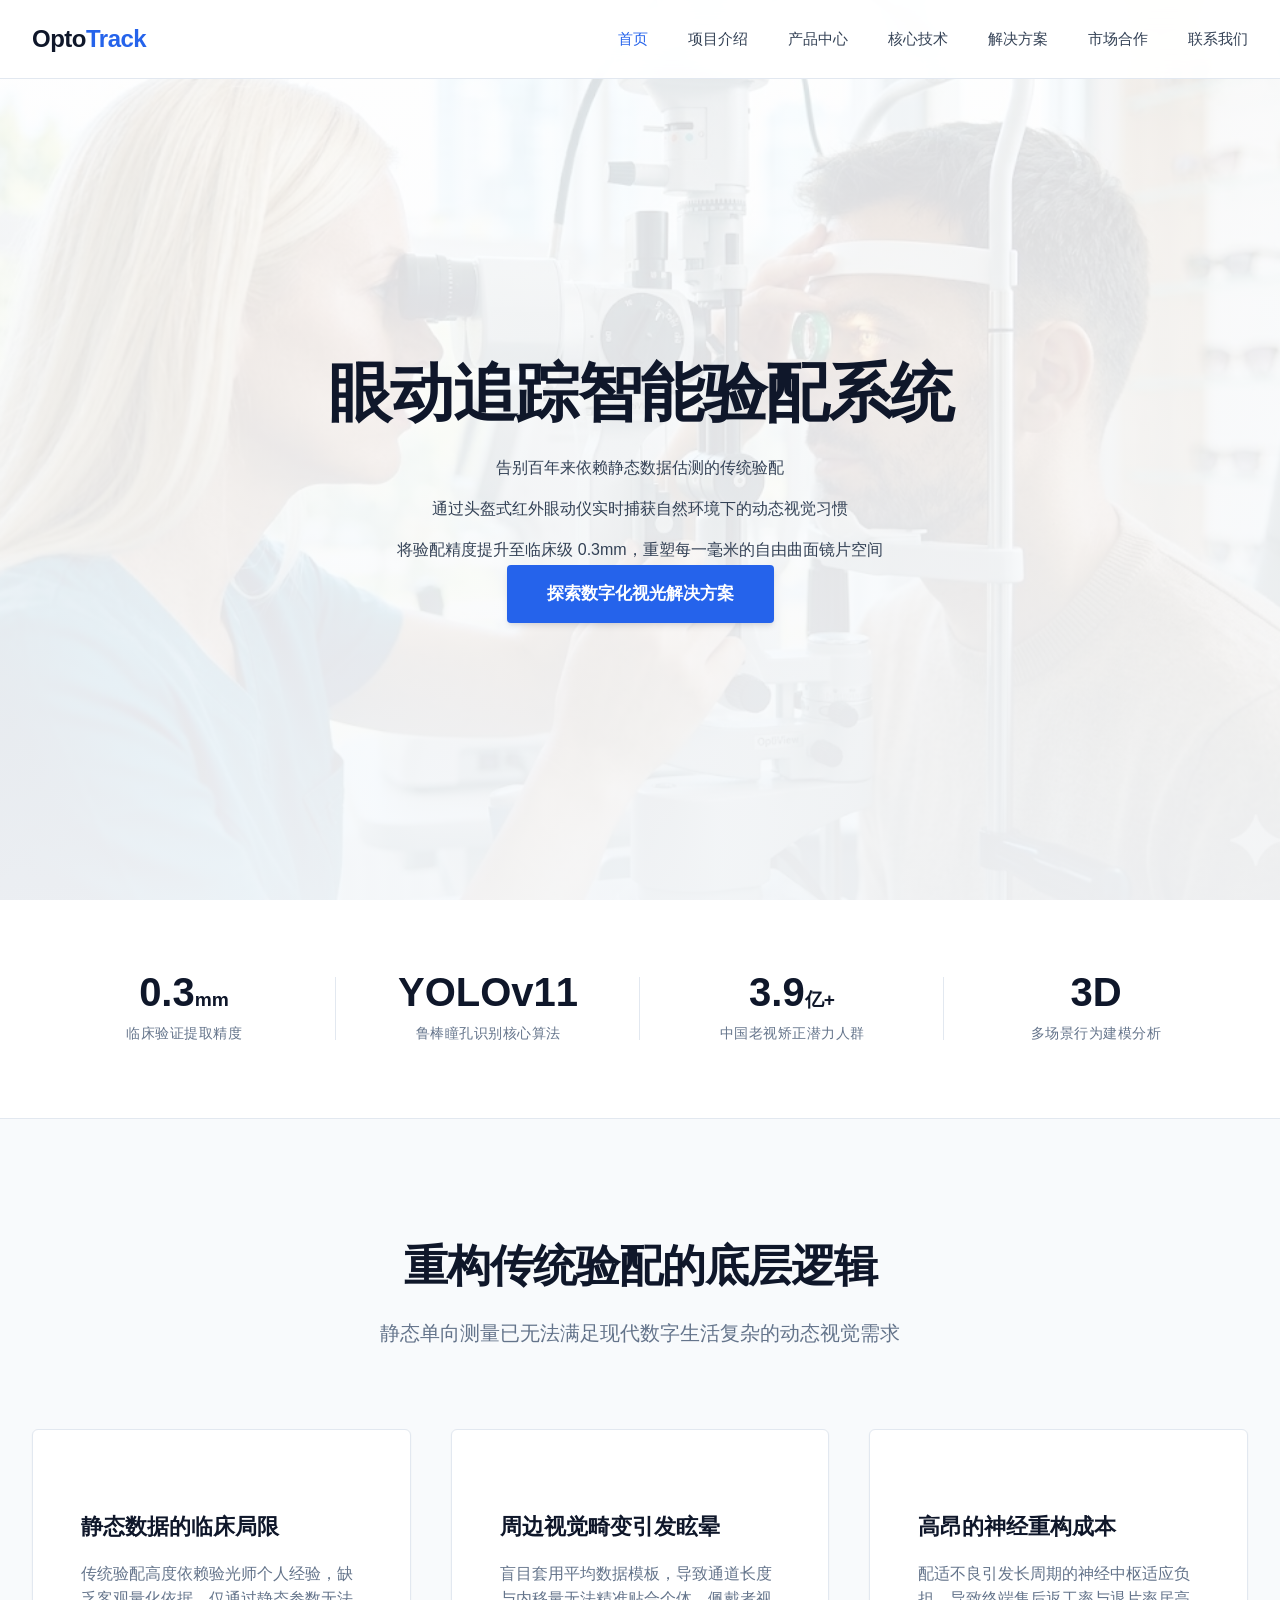
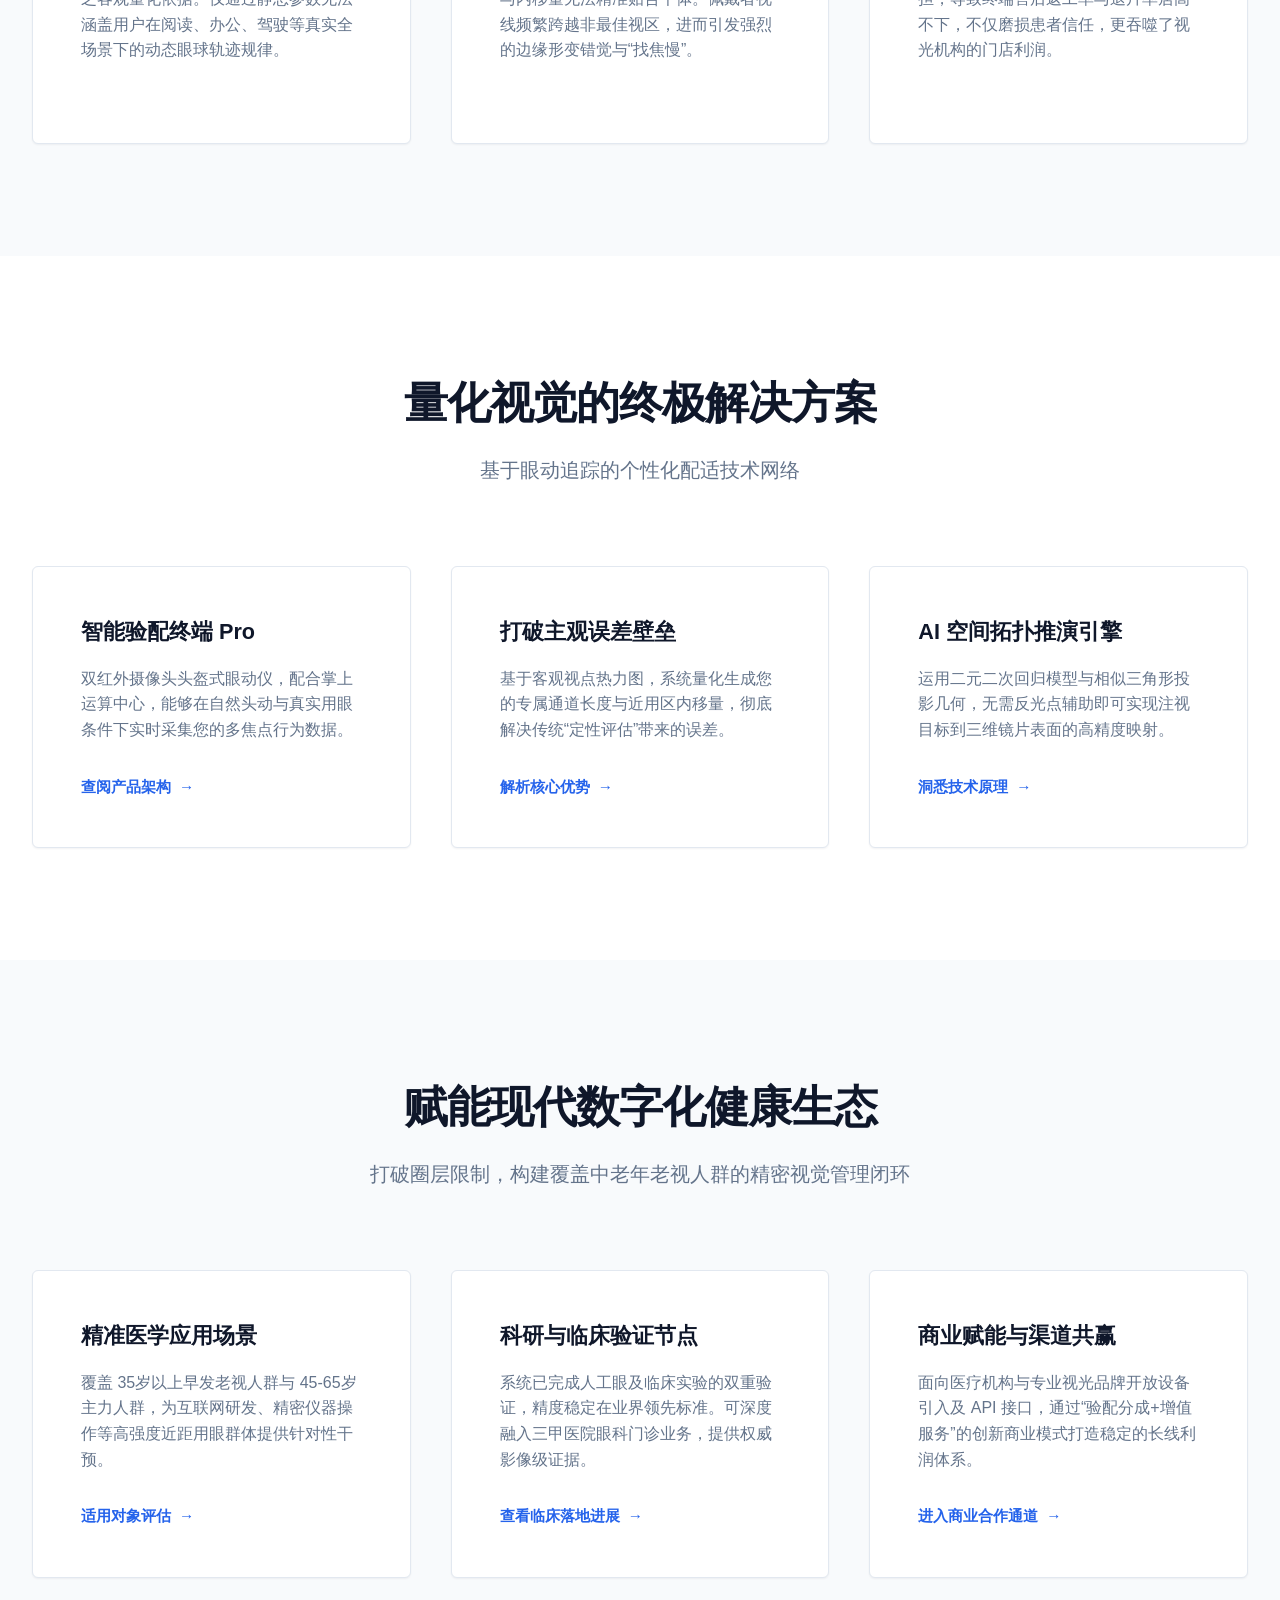
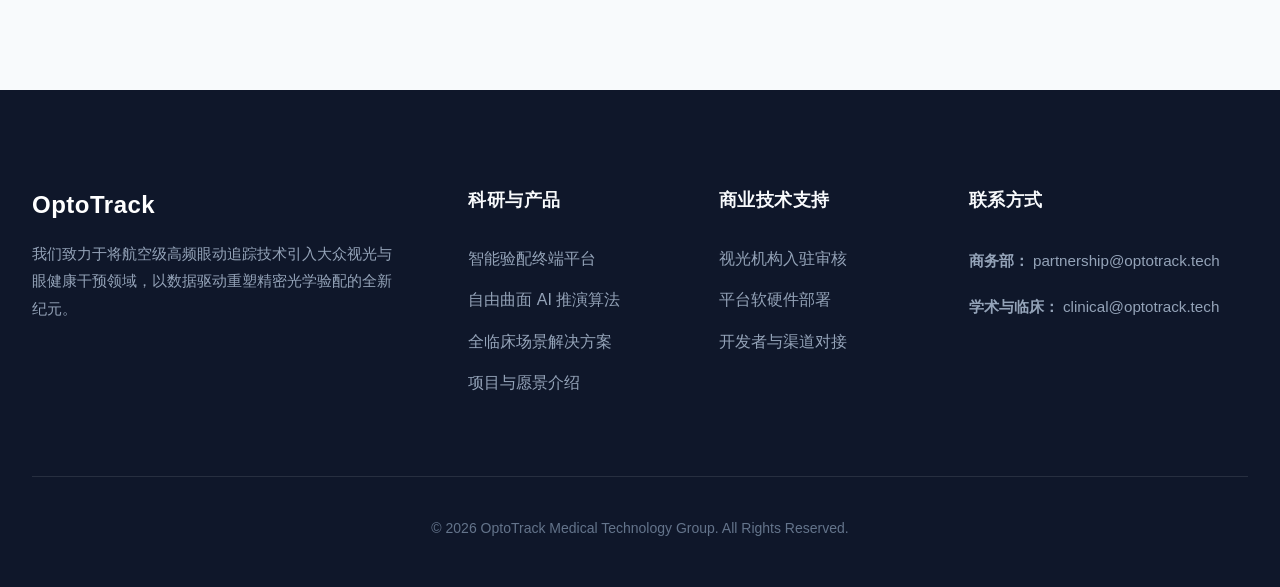
==== commit c87e90d9: "v2.0.1" ====
--- a/index.html
+++ b/index.html
@@ -176,5 +176,17 @@
     </div>
 
     <script src="script.js"></script>
+
+    <button id="back-to-top" class="back-to-top" aria-label="回到顶部">
+        <svg viewBox="0 0 24 24" width="24" height="24" stroke="currentColor" stroke-width="2.5" fill="none" stroke-linecap="round" stroke-linejoin="round">
+            <line x1="12" y1="19" x2="12" y2="5"></line>
+            <polyline points="5 12 12 5 19 12"></polyline>
+        </svg>
+    </button>
+
+    <script src="script.js"></script>
+</body>
+</html>
+
 </body>
 </html>
--- a/style.css
+++ b/style.css
@@ -106,7 +106,7 @@
     align-items: center;
     justify-content: center;
     text-align: center;
-    background-image: linear-gradient(rgba(255, 255, 255, 0.85), rgba(248, 250, 252, 0.95)), url('image/7.jpg');
+    background-image: linear-gradient(rgba(255, 255, 255, 0.85), rgba(248, 250, 252, 0.95)), url('image/11.jpg');
     background-size: cover;
     background-position: center;
     background-attachment: fixed; /* 开启视差滚动效果 */
@@ -468,6 +468,50 @@
     font-size: 0.875rem;
 }
 
+.back-to-top {
+    position: fixed;
+    bottom: 2rem;
+    right: 2rem;
+    width: 3.5rem;
+    height: 3.5rem;
+    background-color: var(--clr-accent);
+    color: #FFFFFF;
+    border: none;
+    border-radius: 50%;
+    display: flex;
+    align-items: center;
+    justify-content: center;
+    cursor: pointer;
+    box-shadow: var(--shadow-md);
+    opacity: 0;
+    visibility: hidden;
+    transform: translateY(20px);
+    transition: all var(--transition-fast);
+    z-index: 999; 
+}
+
+.back-to-top.show {
+    opacity: 1;
+    visibility: visible;
+    transform: translateY(0);
+}
+
+.back-to-top:hover {
+    background-color: var(--clr-accent-hover);
+    transform: translateY(-5px);
+    box-shadow: var(--shadow-lg);
+}
+
+@media (max-width: 768px) {
+    .back-to-top {
+        bottom: 1.5rem;
+        right: 1.5rem;
+        width: 3rem;
+        height: 3rem;
+    }
+}
+
+
 @media (max-width: 1024px) {
   .hero-title { font-size: 3.25rem; }
   .footer-container { grid-template-columns: repeat(2, 1fr); }
